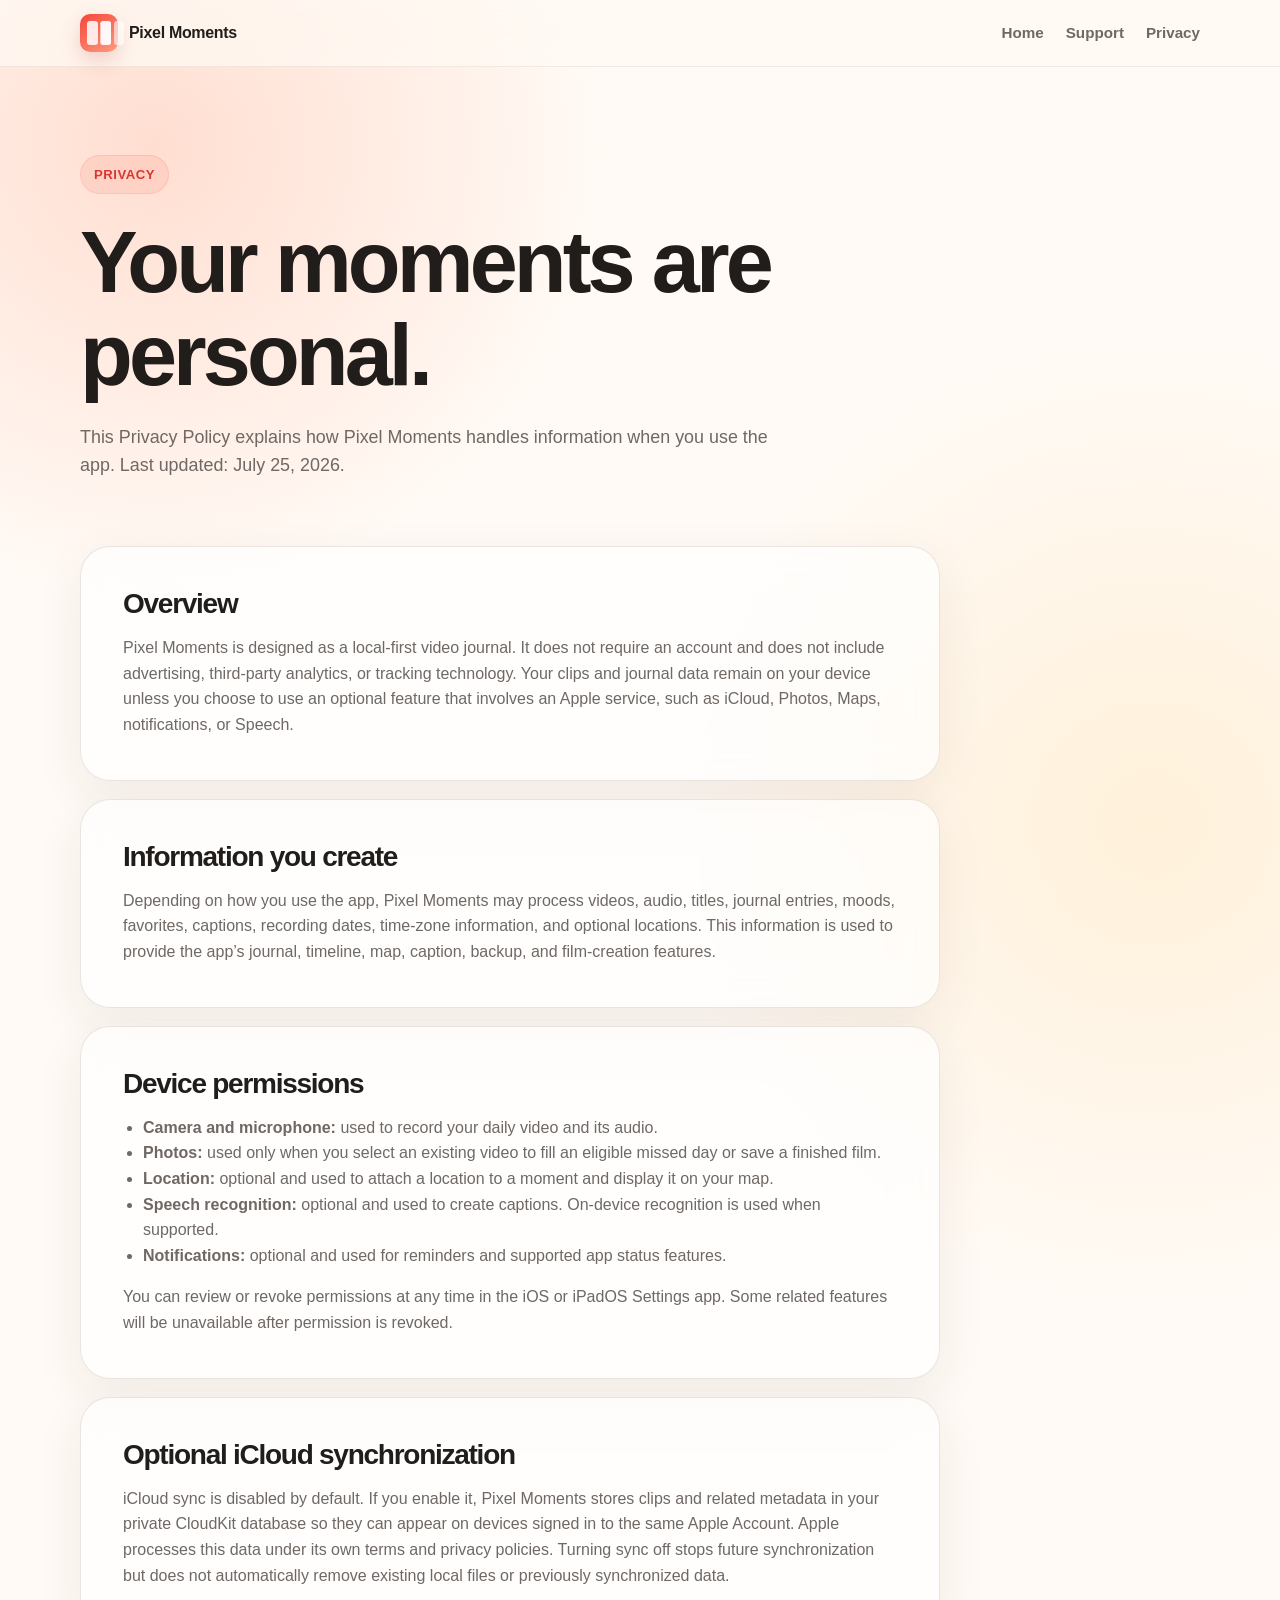
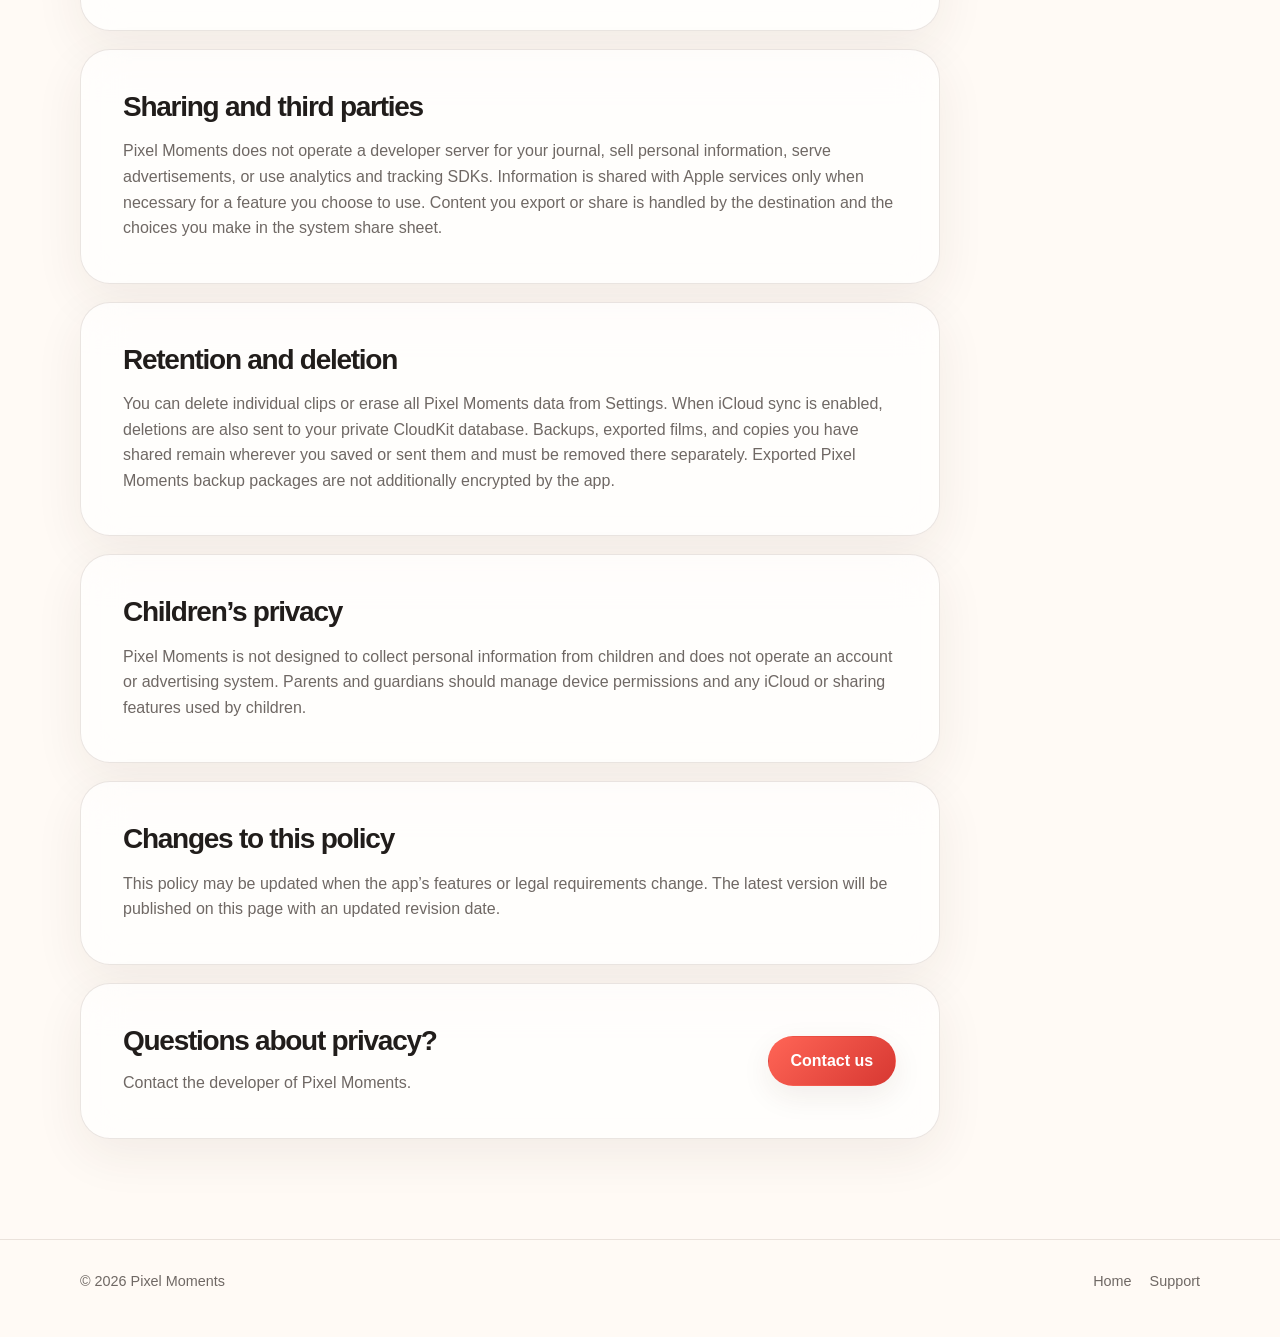
==== privacy.html @ 8f88d730 "Add Pixel Moments privacy policy" ====
<!doctype html>
<html lang="en">
  <head>
    <meta charset="utf-8">
    <meta name="viewport" content="width=device-width, initial-scale=1">
    <meta name="theme-color" content="#fffaf5">
    <meta name="description" content="Privacy policy for Pixel Moments.">
    <title>Privacy Policy — Pixel Moments</title>
    <link rel="stylesheet" href="styles.css">
  </head>
  <body>
    <header class="site-header">
      <nav class="nav shell" aria-label="Main navigation">
        <a class="brand" href="index.html">
          <span class="brand-mark" aria-hidden="true"></span>
          <span>Pixel Moments</span>
        </a>
        <div class="nav-links">
          <a href="index.html">Home</a>
          <a href="support.html">Support</a>
          <a href="privacy.html" aria-current="page">Privacy</a>
        </div>
      </nav>
    </header>

    <main class="shell">
      <header class="page-hero">
        <span class="eyebrow">Privacy</span>
        <h1>Your moments are personal.</h1>
        <p>This Privacy Policy explains how Pixel Moments handles information when you use the app. Last updated: July 25, 2026.</p>
      </header>

      <div class="prose">
        <section class="prose-card">
          <h2>Overview</h2>
          <p>Pixel Moments is designed as a local-first video journal. It does not require an account and does not include advertising, third-party analytics, or tracking technology. Your clips and journal data remain on your device unless you choose to use an optional feature that involves an Apple service, such as iCloud, Photos, Maps, notifications, or Speech.</p>
        </section>

        <section class="prose-card">
          <h2>Information you create</h2>
          <p>Depending on how you use the app, Pixel Moments may process videos, audio, titles, journal entries, moods, favorites, captions, recording dates, time-zone information, and optional locations. This information is used to provide the app’s journal, timeline, map, caption, backup, and film-creation features.</p>
        </section>

        <section class="prose-card">
          <h2>Device permissions</h2>
          <ul>
            <li><strong>Camera and microphone:</strong> used to record your daily video and its audio.</li>
            <li><strong>Photos:</strong> used only when you select an existing video to fill an eligible missed day or save a finished film.</li>
            <li><strong>Location:</strong> optional and used to attach a location to a moment and display it on your map.</li>
            <li><strong>Speech recognition:</strong> optional and used to create captions. On-device recognition is used when supported.</li>
            <li><strong>Notifications:</strong> optional and used for reminders and supported app status features.</li>
          </ul>
          <p>You can review or revoke permissions at any time in the iOS or iPadOS Settings app. Some related features will be unavailable after permission is revoked.</p>
        </section>

        <section class="prose-card">
          <h2>Optional iCloud synchronization</h2>
          <p>iCloud sync is disabled by default. If you enable it, Pixel Moments stores clips and related metadata in your private CloudKit database so they can appear on devices signed in to the same Apple Account. Apple processes this data under its own terms and privacy policies. Turning sync off stops future synchronization but does not automatically remove existing local files or previously synchronized data.</p>
        </section>

        <section class="prose-card">
          <h2>Sharing and third parties</h2>
          <p>Pixel Moments does not operate a developer server for your journal, sell personal information, serve advertisements, or use analytics and tracking SDKs. Information is shared with Apple services only when necessary for a feature you choose to use. Content you export or share is handled by the destination and the choices you make in the system share sheet.</p>
        </section>

        <section class="prose-card">
          <h2>Retention and deletion</h2>
          <p>You can delete individual clips or erase all Pixel Moments data from Settings. When iCloud sync is enabled, deletions are also sent to your private CloudKit database. Backups, exported films, and copies you have shared remain wherever you saved or sent them and must be removed there separately. Exported Pixel Moments backup packages are not additionally encrypted by the app.</p>
        </section>

        <section class="prose-card">
          <h2>Children’s privacy</h2>
          <p>Pixel Moments is not designed to collect personal information from children and does not operate an account or advertising system. Parents and guardians should manage device permissions and any iCloud or sharing features used by children.</p>
        </section>

        <section class="prose-card">
          <h2>Changes to this policy</h2>
          <p>This policy may be updated when the app’s features or legal requirements change. The latest version will be published on this page with an updated revision date.</p>
        </section>

        <section class="prose-card contact-box">
          <div>
            <h2>Questions about privacy?</h2>
            <p>Contact the developer of Pixel Moments.</p>
          </div>
          <a class="button primary" href="https://github.com/oktayvlntnv/Pixel-Moments/issues/new">Contact us</a>
        </section>
      </div>
    </main>

    <footer class="site-footer">
      <div class="footer-inner shell">
        <span>© 2026 Pixel Moments</span>
        <div class="footer-links">
          <a href="index.html">Home</a>
          <a href="support.html">Support</a>
        </div>
      </div>
    </footer>
  </body>
</html>
---- styles.css ----
:root {
  color-scheme: light dark;
  --ink: #211d1b;
  --muted: #6f6864;
  --surface: rgba(255, 255, 255, 0.68);
  --surface-strong: rgba(255, 255, 255, 0.9);
  --line: rgba(80, 48, 34, 0.12);
  --accent: #f24f42;
  --accent-deep: #d73832;
  --peach: #ffe7dd;
  --cream: #fffaf5;
  --shadow: 0 24px 60px rgba(75, 40, 25, 0.12);
  font-family: -apple-system, BlinkMacSystemFont, "SF Pro Display", "Helvetica Neue", sans-serif;
}

* {
  box-sizing: border-box;
}

html {
  scroll-behavior: smooth;
}

body {
  min-height: 100vh;
  margin: 0;
  color: var(--ink);
  background:
    radial-gradient(circle at 12% 5%, rgba(255, 164, 134, 0.32), transparent 28rem),
    radial-gradient(circle at 90% 28%, rgba(255, 212, 132, 0.24), transparent 30rem),
    var(--cream);
  line-height: 1.6;
}

a {
  color: inherit;
}

img {
  display: block;
  max-width: 100%;
}

.shell {
  width: min(1120px, calc(100% - 40px));
  margin: 0 auto;
}

.site-header {
  position: sticky;
  z-index: 10;
  top: 0;
  padding: 14px 0;
  background: rgba(255, 250, 245, 0.74);
  border-bottom: 1px solid rgba(80, 48, 34, 0.08);
  backdrop-filter: blur(22px) saturate(160%);
  -webkit-backdrop-filter: blur(22px) saturate(160%);
}

.nav {
  display: flex;
  align-items: center;
  justify-content: space-between;
  gap: 24px;
}

.brand {
  display: inline-flex;
  align-items: center;
  gap: 11px;
  font-weight: 750;
  text-decoration: none;
  letter-spacing: -0.02em;
}

.brand-mark {
  display: grid;
  grid-template-columns: repeat(2, 1fr);
  gap: 3px;
  width: 38px;
  height: 38px;
  padding: 7px;
  background: linear-gradient(145deg, #f5473b, #ff9a7f);
  border-radius: 10px;
  box-shadow: 0 8px 20px rgba(178, 48, 38, 0.2);
}

.brand-mark::before,
.brand-mark::after {
  content: "";
  background: rgba(255, 255, 255, 0.86);
  border-radius: 3px;
  box-shadow: 13px 0 0 rgba(255, 255, 255, 0.62);
}

.nav-links {
  display: flex;
  align-items: center;
  gap: 22px;
}

.nav-links a {
  color: var(--muted);
  font-size: 0.95rem;
  font-weight: 650;
  text-decoration: none;
}

.nav-links a:hover,
.nav-links a:focus-visible {
  color: var(--accent-deep);
}

.hero {
  display: grid;
  grid-template-columns: minmax(0, 1.03fr) minmax(320px, 0.97fr);
  align-items: center;
  gap: 56px;
  min-height: 720px;
  padding: 72px 0 88px;
}

.eyebrow {
  display: inline-flex;
  padding: 8px 13px;
  color: var(--accent-deep);
  background: rgba(242, 79, 66, 0.1);
  border: 1px solid rgba(242, 79, 66, 0.12);
  border-radius: 999px;
  font-size: 0.82rem;
  font-weight: 750;
  letter-spacing: 0.04em;
  text-transform: uppercase;
}

h1,
h2,
h3 {
  margin: 0;
  line-height: 1.08;
  letter-spacing: -0.045em;
}

h1 {
  max-width: 760px;
  margin-top: 22px;
  font-size: clamp(3.2rem, 7vw, 6.4rem);
}

.hero p {
  max-width: 600px;
  margin: 26px 0 32px;
  color: var(--muted);
  font-size: clamp(1.05rem, 2vw, 1.28rem);
}

.actions {
  display: flex;
  flex-wrap: wrap;
  gap: 12px;
}

.button {
  display: inline-flex;
  align-items: center;
  justify-content: center;
  min-height: 50px;
  padding: 0 22px;
  border: 1px solid var(--line);
  border-radius: 999px;
  color: var(--ink);
  background: var(--surface);
  font-weight: 720;
  text-decoration: none;
  box-shadow: 0 10px 30px rgba(75, 40, 25, 0.08);
  backdrop-filter: blur(18px);
  -webkit-backdrop-filter: blur(18px);
}

.button.primary {
  color: #fff;
  background: linear-gradient(135deg, #ff6556, var(--accent-deep));
  border-color: transparent;
}

.button:hover,
.button:focus-visible {
  transform: translateY(-1px);
}

.phone-stage {
  position: relative;
  display: flex;
  justify-content: center;
  min-height: 610px;
}

.phone-stage::before {
  position: absolute;
  inset: 14% 4% 4%;
  content: "";
  background: linear-gradient(135deg, #ffc3ad, #ffe2a7);
  border-radius: 44% 56% 62% 38%;
  filter: blur(2px);
  transform: rotate(-8deg);
}

.mock-phone {
  position: absolute;
  width: min(282px, 62vw);
  min-height: 575px;
  padding: 22px 18px;
  overflow: hidden;
  background: #fdf8f3;
  border: 9px solid #1d1a19;
  border-radius: 48px;
  box-shadow: var(--shadow);
}

.mock-phone.primary-shot {
  z-index: 2;
  top: 10px;
  left: 11%;
  transform: rotate(-5deg);
}

.mock-phone.secondary-shot {
  z-index: 1;
  right: 6%;
  bottom: 0;
  transform: rotate(7deg) scale(0.9);
}

.mock-status {
  height: 8px;
  width: 44%;
  margin: 0 auto 24px;
  background: #201b19;
  border-radius: 99px;
}

.mock-title {
  margin-bottom: 14px;
  color: #231e1c;
  font-size: 1.4rem;
  font-weight: 780;
  letter-spacing: -0.04em;
}

.mock-hero {
  position: relative;
  display: grid;
  height: 300px;
  overflow: hidden;
  place-items: center;
  background:
    radial-gradient(circle at 30% 64%, #fff 0 4%, transparent 4.5%),
    radial-gradient(circle at 68% 43%, #fff5bf 0 5%, transparent 5.5%),
    radial-gradient(circle at 54% 72%, #ffbb54 0 4%, transparent 4.5%),
    linear-gradient(155deg, #8ccde4 0 35%, #84bb69 36% 100%);
  border-radius: 28px;
}

.mock-hero::after {
  position: absolute;
  bottom: 18px;
  left: 18px;
  color: #fff;
  content: "Captured today";
  font-size: 0.78rem;
  font-weight: 720;
  text-shadow: 0 2px 9px rgba(0, 0, 0, 0.32);
}

.mock-info {
  display: grid;
  grid-template-columns: repeat(3, 1fr);
  gap: 8px;
  margin-top: 14px;
}

.mock-info span {
  height: 72px;
  background: #ffebe3;
  border: 1px solid #f5d8ce;
  border-radius: 18px;
}

.mock-month {
  display: grid;
  grid-template-columns: repeat(4, 1fr);
  gap: 8px;
  margin-top: 18px;
}

.mock-month span {
  display: grid;
  min-height: 55px;
  place-items: center;
  color: #403835;
  background: #fff;
  border: 1px solid #efe1db;
  border-radius: 13px;
  font-size: 0.75rem;
  font-weight: 700;
}

.mock-month span:nth-child(6),
.mock-month span:nth-child(9),
.mock-month span:nth-child(11) {
  color: #fff;
  background: var(--accent);
}

.section {
  padding: 96px 0;
}

.section-heading {
  max-width: 700px;
  margin-bottom: 38px;
}

.section-heading h2 {
  font-size: clamp(2.3rem, 5vw, 4.4rem);
}

.section-heading p {
  margin: 18px 0 0;
  color: var(--muted);
  font-size: 1.08rem;
}

.feature-grid {
  display: grid;
  grid-template-columns: repeat(3, 1fr);
  gap: 18px;
}

.card,
.prose-card {
  background: var(--surface);
  border: 1px solid var(--line);
  border-radius: 30px;
  box-shadow: 0 16px 50px rgba(75, 40, 25, 0.07);
  backdrop-filter: blur(22px);
  -webkit-backdrop-filter: blur(22px);
}

.card {
  min-height: 220px;
  padding: 28px;
}

.card .icon {
  display: grid;
  width: 46px;
  height: 46px;
  margin-bottom: 42px;
  place-items: center;
  color: #fff;
  background: var(--accent);
  border-radius: 15px;
  font-size: 1.25rem;
}

.card h3 {
  margin-bottom: 10px;
  font-size: 1.3rem;
}

.card p,
.prose-card p,
.prose-card li {
  color: var(--muted);
}

.privacy-note {
  display: grid;
  grid-template-columns: auto 1fr;
  align-items: start;
  gap: 20px;
  padding: 30px;
  background: linear-gradient(135deg, rgba(255, 224, 213, 0.78), rgba(255, 246, 231, 0.8));
  border: 1px solid rgba(242, 79, 66, 0.12);
  border-radius: 30px;
}

.privacy-note strong {
  display: block;
  margin-bottom: 4px;
  font-size: 1.15rem;
}

.privacy-note p {
  margin: 0;
  color: var(--muted);
}

.page-hero {
  padding: 88px 0 42px;
}

.page-hero h1 {
  font-size: clamp(3rem, 7vw, 5.4rem);
}

.page-hero p {
  max-width: 720px;
  margin: 20px 0 0;
  color: var(--muted);
  font-size: 1.12rem;
}

.prose {
  display: grid;
  gap: 18px;
  max-width: 860px;
  padding: 24px 0 100px;
}

.prose-card {
  padding: clamp(24px, 5vw, 42px);
}

.prose-card h2 {
  margin-bottom: 14px;
  font-size: 1.75rem;
}

.prose-card h3 {
  margin: 26px 0 8px;
  font-size: 1.12rem;
  letter-spacing: -0.02em;
}

.prose-card p:last-child,
.prose-card ul:last-child {
  margin-bottom: 0;
}

.prose-card ul {
  padding-left: 1.25rem;
}

.contact-box {
  display: flex;
  align-items: center;
  justify-content: space-between;
  gap: 24px;
}

.contact-box p {
  margin: 8px 0 0;
}

.site-footer {
  padding: 30px 0 44px;
  border-top: 1px solid var(--line);
}

.footer-inner {
  display: flex;
  justify-content: space-between;
  gap: 24px;
  color: var(--muted);
  font-size: 0.9rem;
}

.footer-links {
  display: flex;
  gap: 18px;
}

.footer-links a {
  text-decoration: none;
}

@media (max-width: 820px) {
  .hero {
    grid-template-columns: 1fr;
    min-height: auto;
    gap: 50px;
    padding-top: 60px;
  }

  .phone-stage {
    min-height: 560px;
  }

  .feature-grid {
    grid-template-columns: 1fr;
  }

  .card {
    min-height: 0;
  }

  .card .icon {
    margin-bottom: 28px;
  }
}

@media (max-width: 600px) {
  .shell {
    width: min(100% - 26px, 1120px);
  }

  .nav-links a:first-child {
    display: none;
  }

  .hero {
    padding-top: 46px;
  }

  .phone-stage {
    min-height: 510px;
  }

  .mock-phone.primary-shot {
    left: 3%;
  }

  .mock-phone.secondary-shot {
    right: 1%;
  }

  .section {
    padding: 70px 0;
  }

  .contact-box,
  .footer-inner {
    align-items: flex-start;
    flex-direction: column;
  }
}

@media (prefers-color-scheme: dark) {
  :root {
    --ink: #fff8f3;
    --muted: #c5b9b2;
    --surface: rgba(45, 37, 34, 0.72);
    --surface-strong: rgba(50, 41, 37, 0.94);
    --line: rgba(255, 232, 220, 0.12);
    --cream: #171210;
    --shadow: 0 24px 60px rgba(0, 0, 0, 0.34);
  }

  body {
    background:
      radial-gradient(circle at 12% 5%, rgba(152, 55, 44, 0.3), transparent 28rem),
      radial-gradient(circle at 90% 28%, rgba(112, 72, 20, 0.24), transparent 30rem),
      var(--cream);
  }

  .site-header {
    background: rgba(23, 18, 16, 0.76);
  }

  .privacy-note {
    background: linear-gradient(135deg, rgba(82, 38, 33, 0.76), rgba(62, 47, 31, 0.72));
  }
}

@media (prefers-reduced-motion: reduce) {
  html {
    scroll-behavior: auto;
  }

  .button:hover,
  .button:focus-visible {
    transform: none;
  }
}
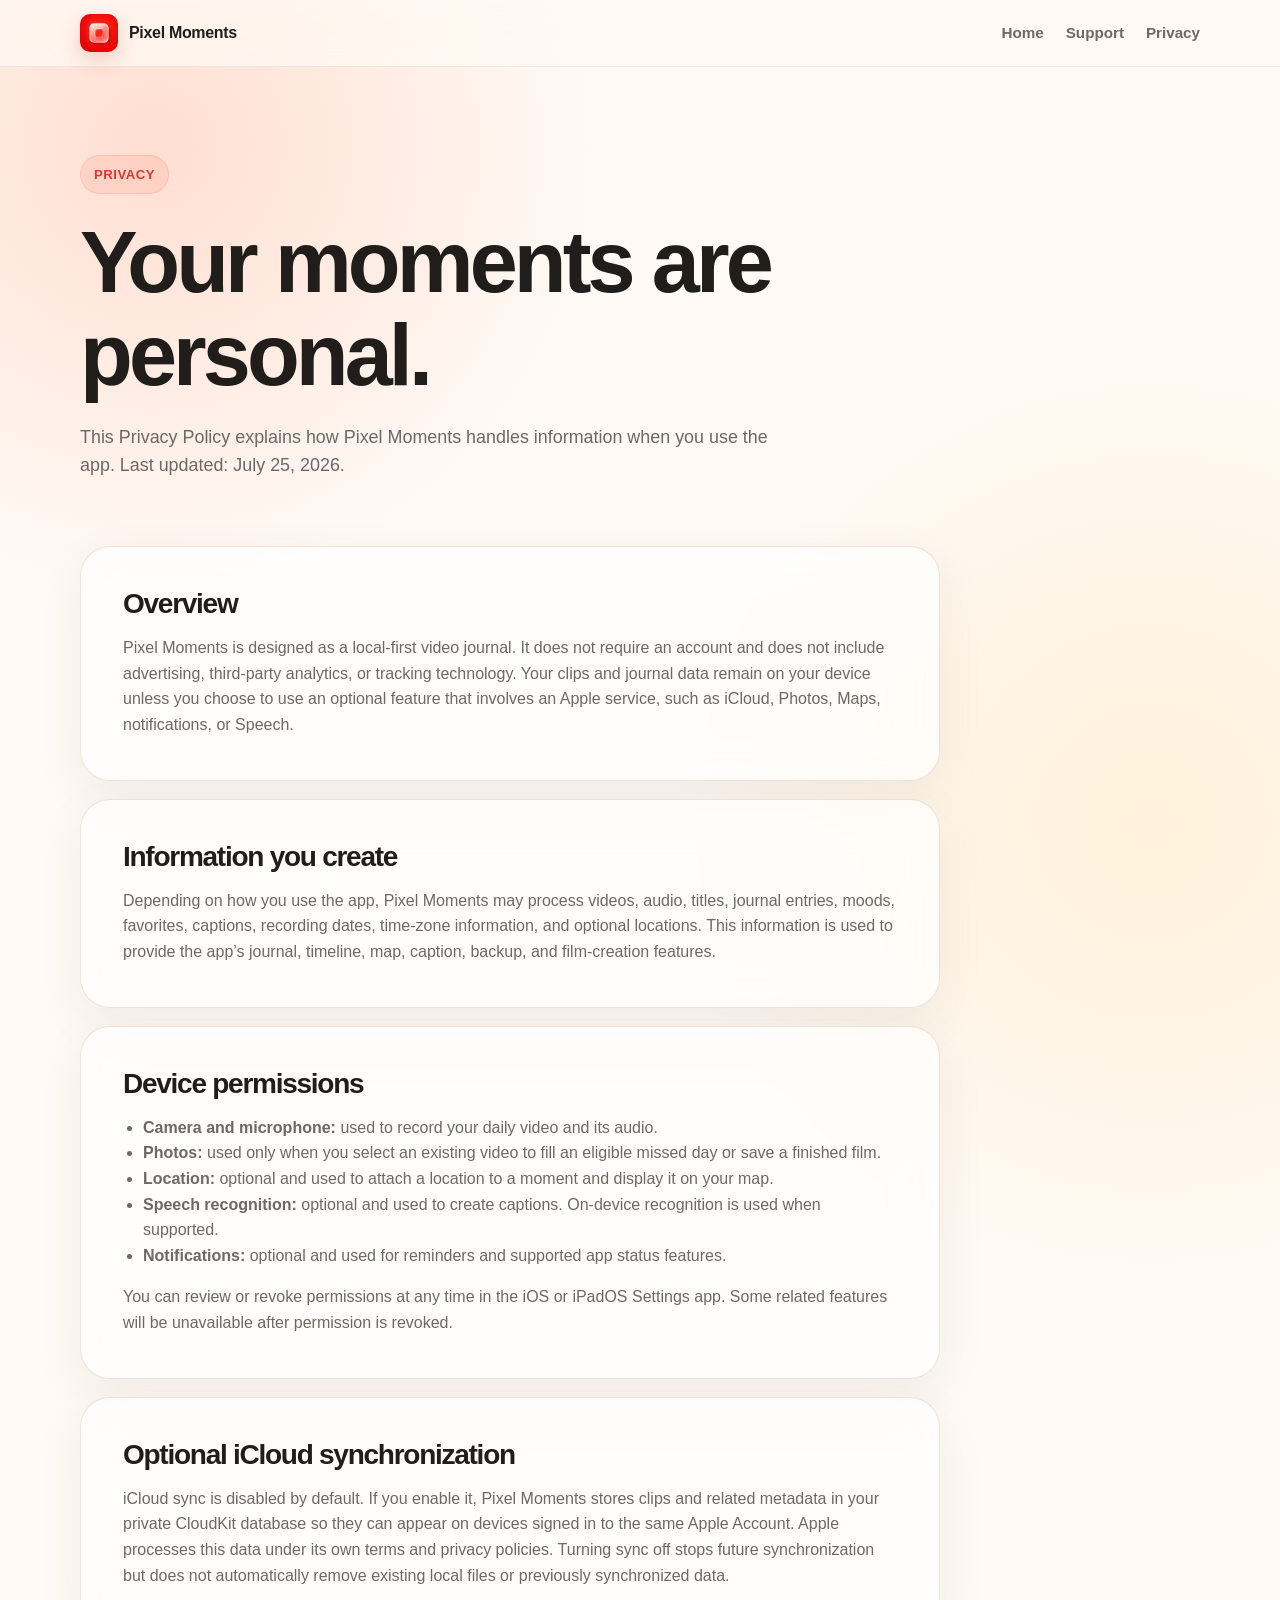
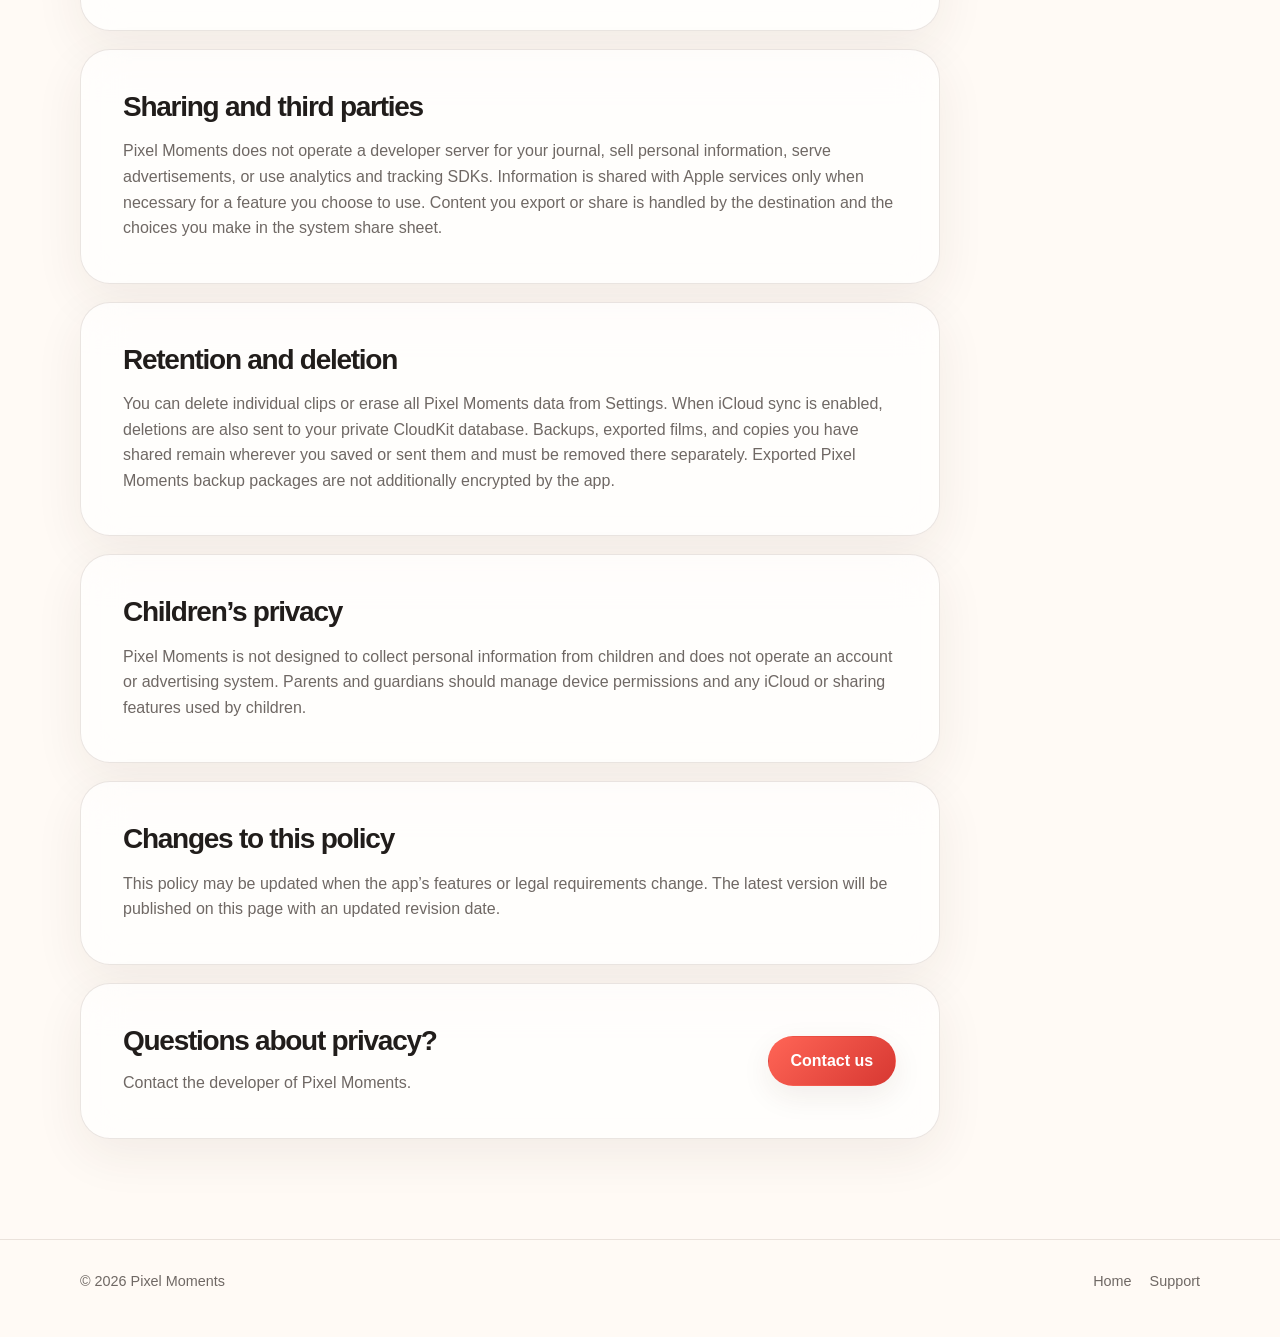
==== commit a1db2f65: "Use Pixel app icon on website" ====
--- a/privacy.html
+++ b/privacy.html
@@ -6,13 +6,15 @@
     <meta name="theme-color" content="#fffaf5">
     <meta name="description" content="Privacy policy for Pixel Moments.">
     <title>Privacy Policy — Pixel Moments</title>
+    <link rel="icon" type="image/png" href="assets/app-icon.png">
+    <link rel="apple-touch-icon" href="assets/app-icon.png">
     <link rel="stylesheet" href="styles.css">
   </head>
   <body>
     <header class="site-header">
       <nav class="nav shell" aria-label="Main navigation">
         <a class="brand" href="index.html">
-          <span class="brand-mark" aria-hidden="true"></span>
+          <img class="brand-logo" src="assets/app-icon.png" alt="">
           <span>Pixel Moments</span>
         </a>
         <div class="nav-links">
--- a/styles.css
+++ b/styles.css
@@ -73,24 +73,12 @@
   letter-spacing: -0.02em;
 }
 
-.brand-mark {
-  display: grid;
-  grid-template-columns: repeat(2, 1fr);
-  gap: 3px;
+.brand-logo {
   width: 38px;
   height: 38px;
-  padding: 7px;
-  background: linear-gradient(145deg, #f5473b, #ff9a7f);
   border-radius: 10px;
+  object-fit: cover;
   box-shadow: 0 8px 20px rgba(178, 48, 38, 0.2);
-}
-
-.brand-mark::before,
-.brand-mark::after {
-  content: "";
-  background: rgba(255, 255, 255, 0.86);
-  border-radius: 3px;
-  box-shadow: 13px 0 0 rgba(255, 255, 255, 0.62);
 }
 
 .nav-links {
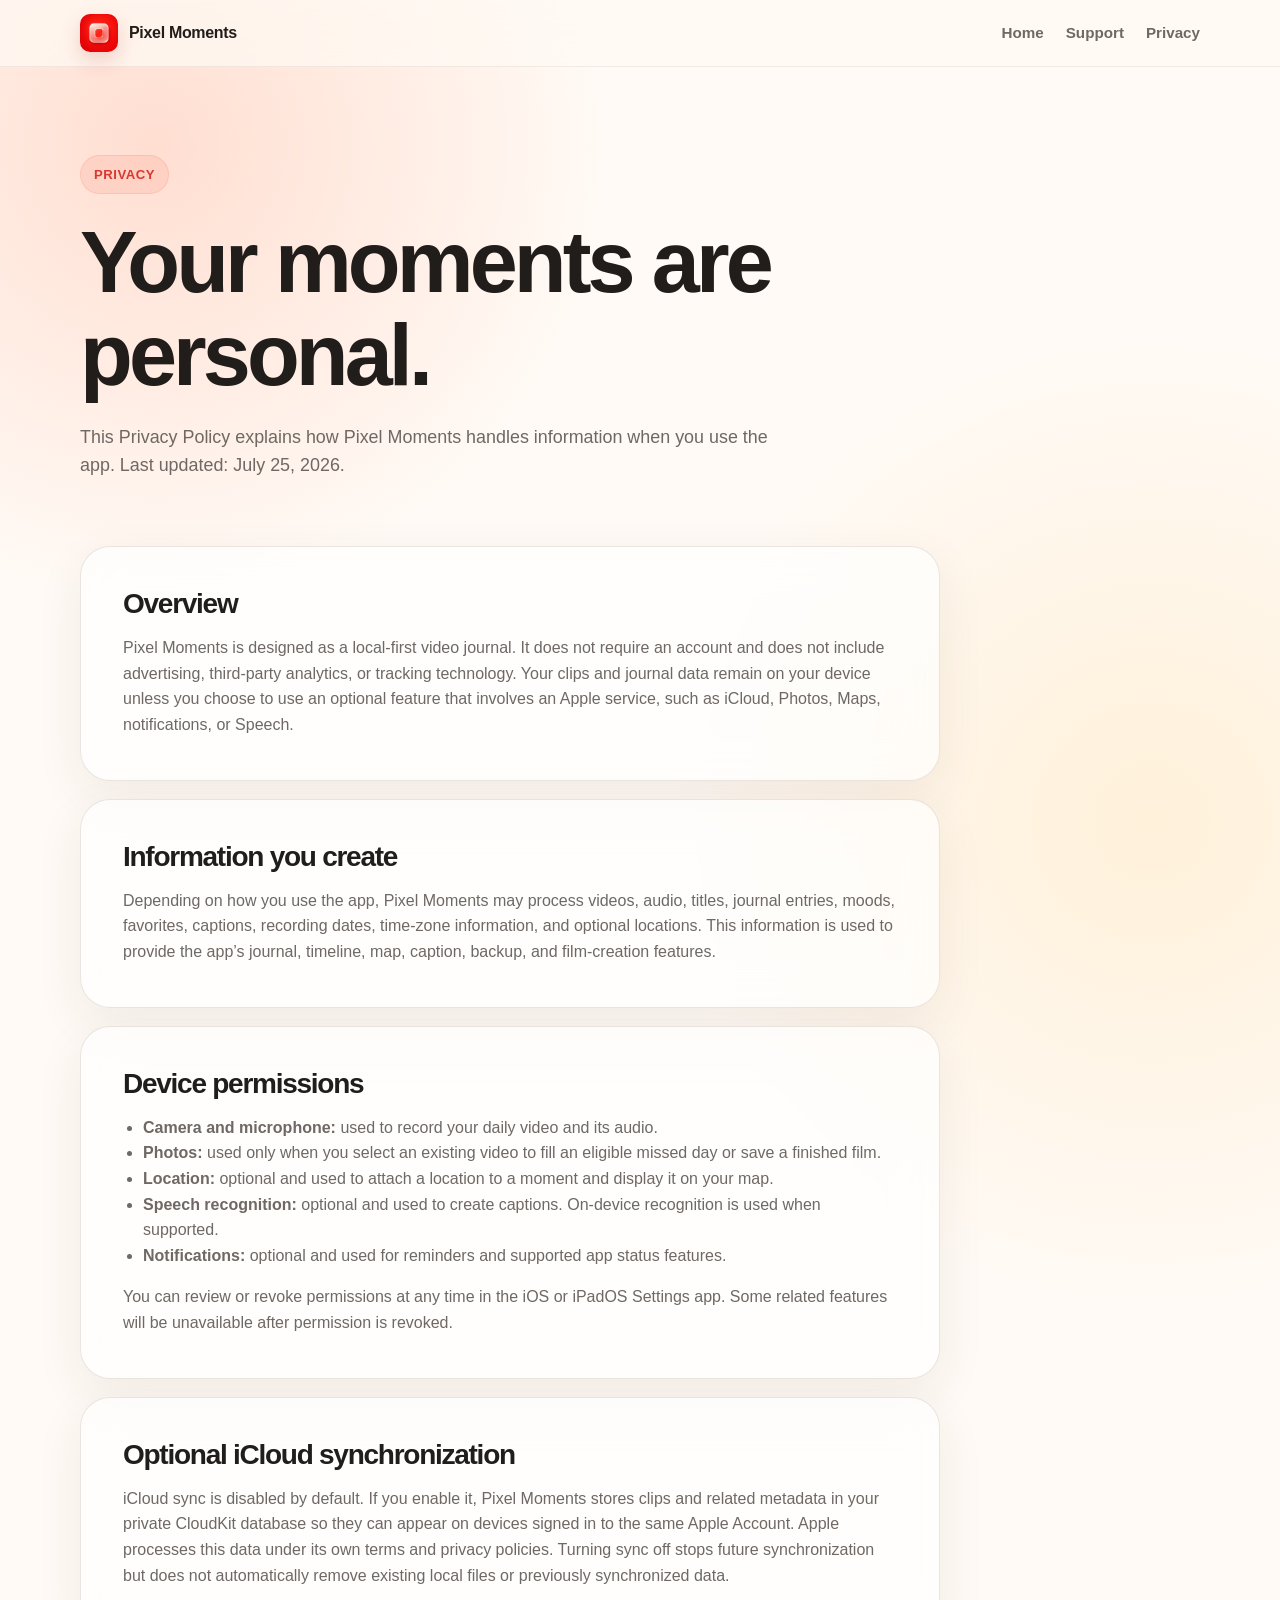
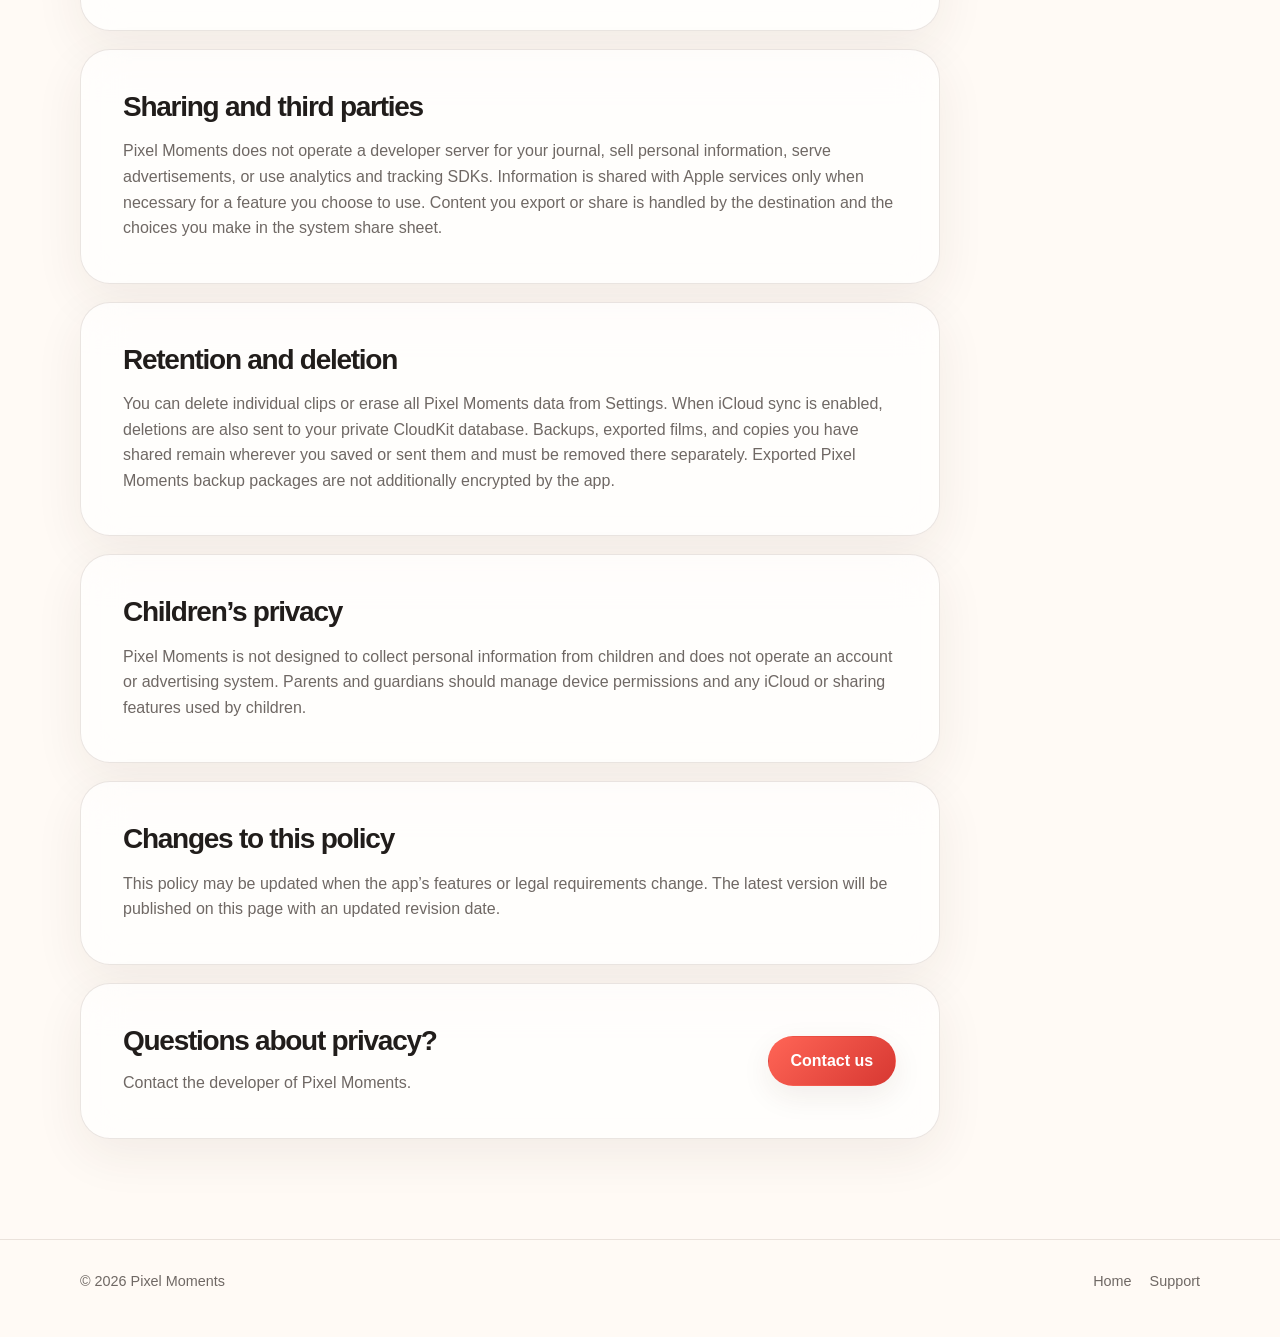
==== commit ffa8348a: "Use archived Pixel app icon" ====
--- a/privacy.html
+++ b/privacy.html
@@ -6,15 +6,15 @@
     <meta name="theme-color" content="#fffaf5">
     <meta name="description" content="Privacy policy for Pixel Moments.">
     <title>Privacy Policy — Pixel Moments</title>
-    <link rel="icon" type="image/png" href="assets/app-icon.png">
-    <link rel="apple-touch-icon" href="assets/app-icon.png">
+    <link rel="icon" type="image/png" href="assets/pixel-moments-icon-v2.png">
+    <link rel="apple-touch-icon" href="assets/pixel-moments-icon-v2.png">
     <link rel="stylesheet" href="styles.css">
   </head>
   <body>
     <header class="site-header">
       <nav class="nav shell" aria-label="Main navigation">
         <a class="brand" href="index.html">
-          <img class="brand-logo" src="assets/app-icon.png" alt="">
+          <img class="brand-logo" src="assets/pixel-moments-icon-v2.png" alt="">
           <span>Pixel Moments</span>
         </a>
         <div class="nav-links">
